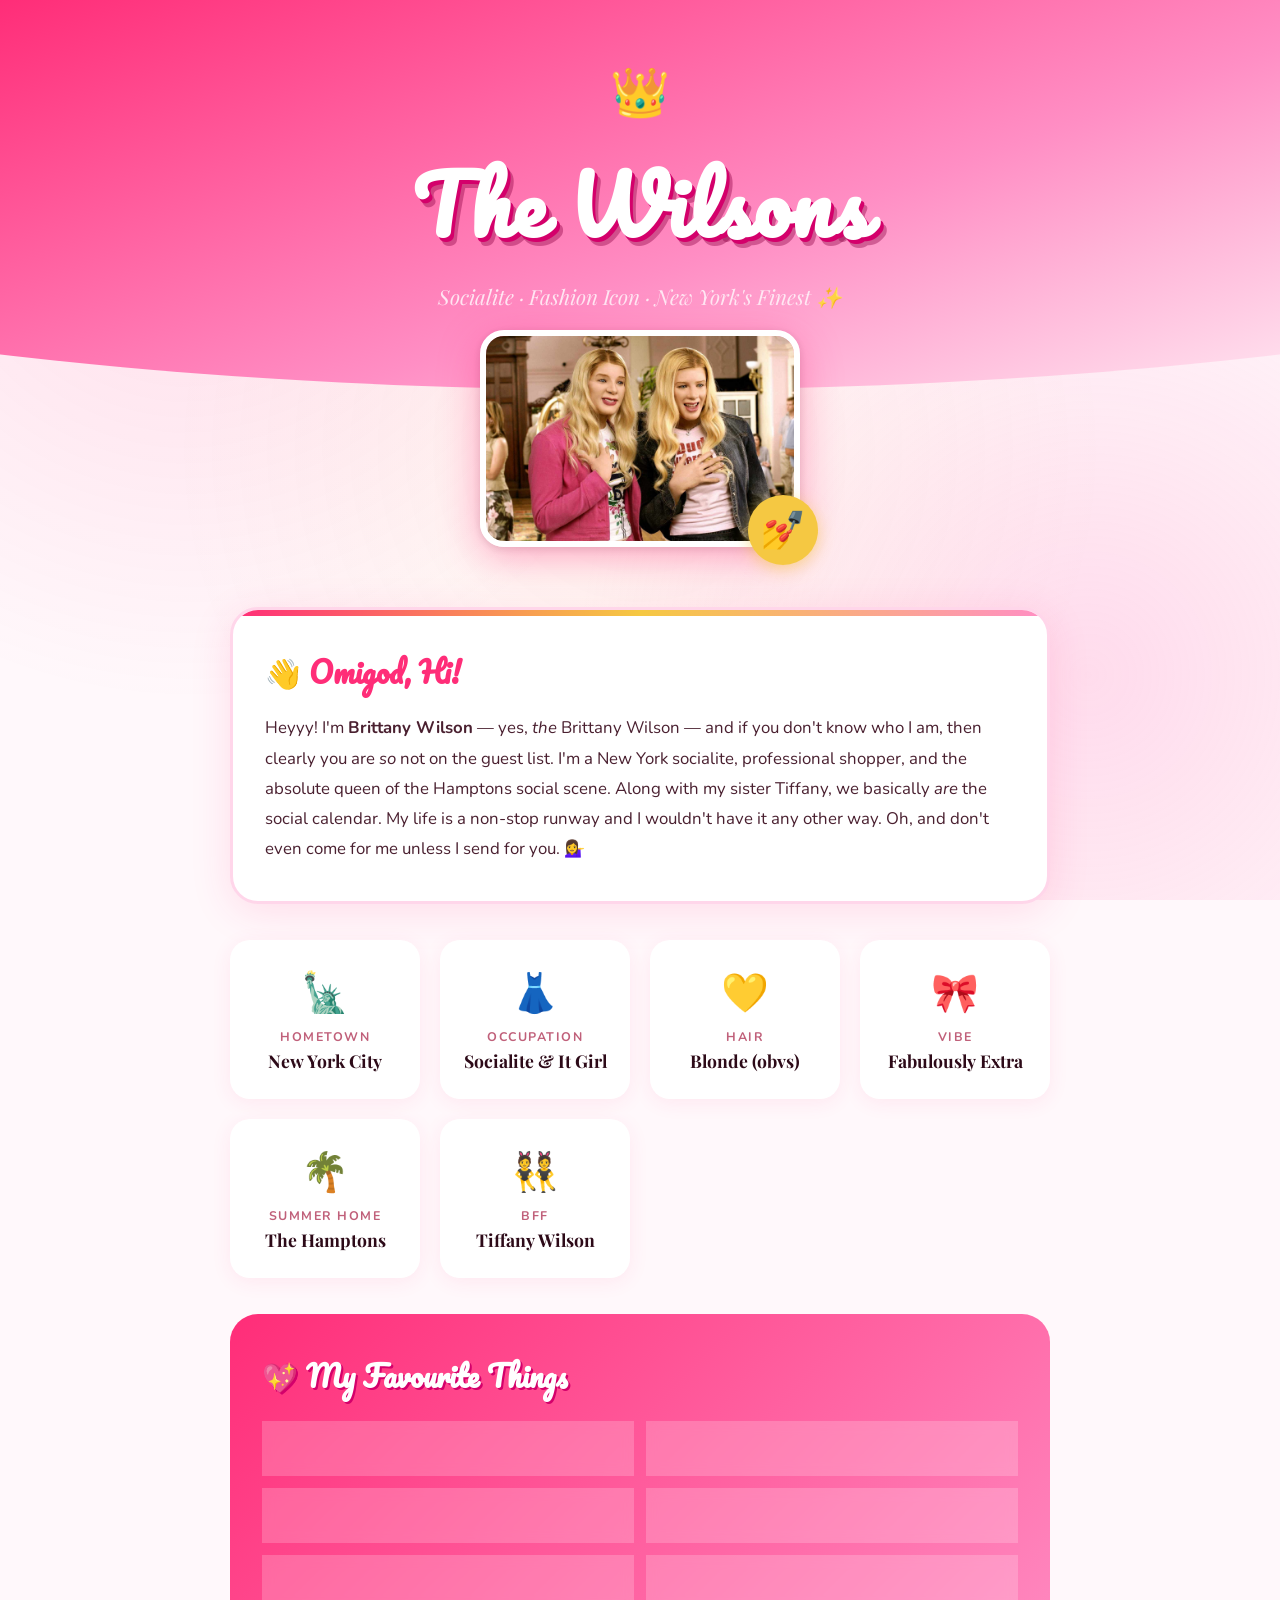
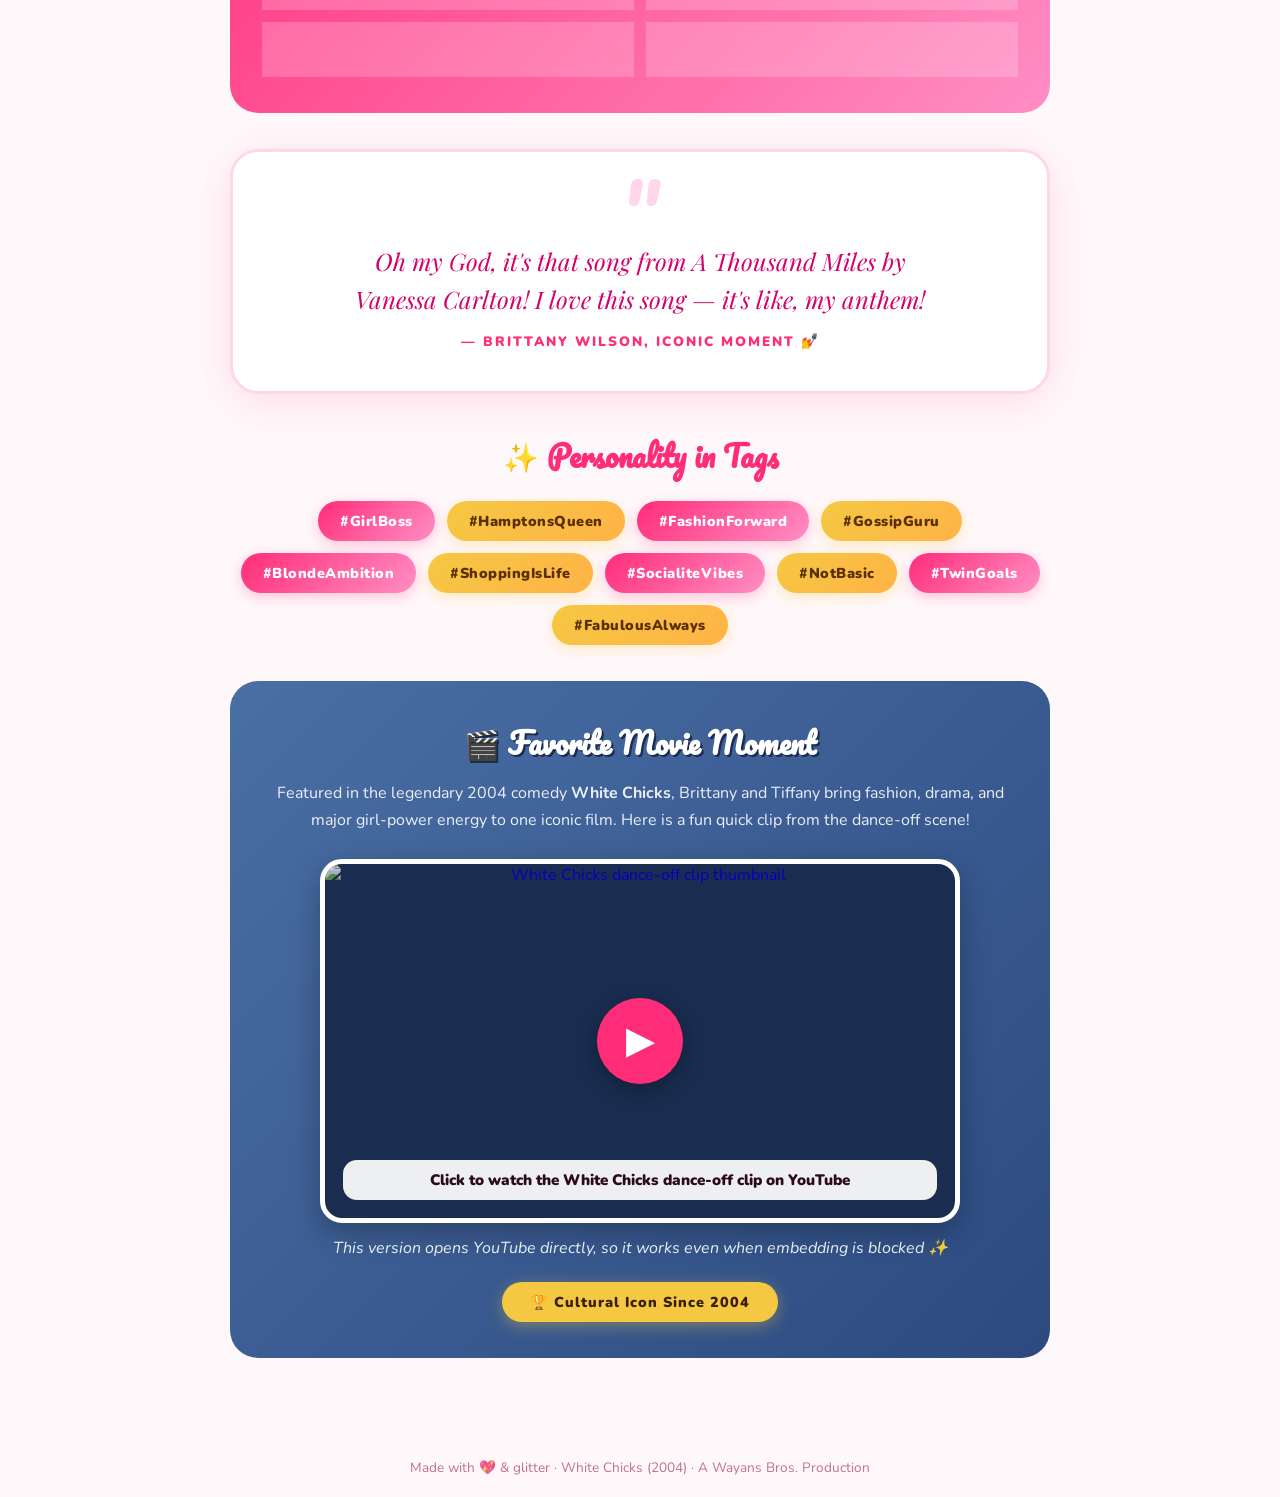
==== white_chicks_about_fixed_video.html @ 196d5fe3 "Add files via upload" ====
<!DOCTYPE html>
<html lang="en">
<head>
  <meta charset="UTF-8" />
  <meta name="viewport" content="width=device-width, initial-scale=1.0" />
  <title>White Chicks – The Wilsons</title>
  <link href="https://fonts.googleapis.com/css2?family=Playfair+Display:ital,wght@0,700;1,400&family=Pacifico&family=Nunito:wght@400;700;900&display=swap" rel="stylesheet" />
  <style>
    :root {
      --hot-pink: #ff2d78;
      --bubblegum: #ff8ec4;
      --baby-pink: #ffe4f0;
      --lipstick: #d4006b;
      --gold: #f5c842;
      --cream: #fff8fb;
      --denim: #4a6fa5;
      --white: #ffffff;
    }

    *, *::before, *::after { box-sizing: border-box; margin: 0; padding: 0; }

    body {
      background: var(--cream);
      font-family: 'Nunito', sans-serif;
      overflow-x: hidden;
      cursor: url("data:image/svg+xml,%3Csvg xmlns='http://www.w3.org/2000/svg' width='24' height='24' viewBox='0 0 24 24'%3E%3Ccircle cx='12' cy='12' r='10' fill='%23ff2d78' opacity='0.7'/%3E%3C/svg%3E") 12 12, auto;
    }

    /* ===== GLITTER BG ===== */
    body::before {
      content: '';
      position: fixed;
      inset: 0;
      background-image:
        radial-gradient(circle at 15% 20%, #ff2d7822 0%, transparent 40%),
        radial-gradient(circle at 85% 75%, #ff8ec444 0%, transparent 40%),
        radial-gradient(circle at 50% 50%, #f5c84211 0%, transparent 60%);
      pointer-events: none;
      z-index: 0;
    }

    /* ===== SPARKLES ===== */
    .sparkles {
      position: fixed;
      inset: 0;
      pointer-events: none;
      z-index: 1;
      overflow: hidden;
    }
    .sparkle {
      position: absolute;
      width: 6px; height: 6px;
      border-radius: 50%;
      background: var(--gold);
      animation: float linear infinite;
      opacity: 0;
    }
    @keyframes float {
      0%   { transform: translateY(100vh) rotate(0deg); opacity: 0; }
      10%  { opacity: 1; }
      90%  { opacity: 1; }
      100% { transform: translateY(-10vh) rotate(720deg); opacity: 0; }
    }

    /* ===== HEADER ===== */
    header {
      position: relative;
      z-index: 10;
      text-align: center;
      padding: 60px 20px 30px;
      background: linear-gradient(160deg, #ff2d78 0%, #ff8ec4 60%, #ffe4f0 100%);
      clip-path: ellipse(120% 100% at 50% 0%);
      padding-bottom: 80px;
    }

    .crown {
      font-size: 3rem;
      display: block;
      animation: bounce 1.2s ease-in-out infinite alternate;
    }
    @keyframes bounce {
      from { transform: translateY(0) rotate(-5deg); }
      to   { transform: translateY(-12px) rotate(5deg); }
    }

    header h1 {
      font-family: 'Pacifico', cursive;
      font-size: clamp(2.5rem, 8vw, 5rem);
      color: var(--white);
      text-shadow: 3px 4px 0 var(--lipstick), 6px 8px 0 #8b004466;
      letter-spacing: 2px;
      margin-top: 8px;
    }

    header .subtitle {
      font-family: 'Playfair Display', serif;
      font-style: italic;
      font-size: 1.3rem;
      color: #fff0f8;
      margin-top: 8px;
      opacity: 0.9;
    }

    /* ===== PHOTO SECTION ===== */
    .photo-wrapper {
      position: relative;
      z-index: 10;
      display: flex;
      justify-content: center;
      margin-top: -60px;
    }

    .photo-frame {
      position: relative;
      display: inline-block;
    }

    .photo-frame img {
      width: 320px;
      max-width: 90vw;
      border-radius: 24px;
      border: 6px solid var(--white);
      box-shadow: 0 10px 40px #ff2d7866, 0 2px 8px #0002;
      display: block;
      transition: transform 0.3s ease;
    }
    .photo-frame img:hover { transform: scale(1.03) rotate(-1deg); }

    .photo-badge {
      position: absolute;
      bottom: -18px; right: -18px;
      background: var(--gold);
      border-radius: 50%;
      width: 70px; height: 70px;
      display: flex; align-items: center; justify-content: center;
      font-size: 2.2rem;
      box-shadow: 0 4px 16px #f5c84288;
      animation: spin 4s linear infinite;
    }
    @keyframes spin { to { transform: rotate(360deg); } }

    /* ===== MAIN CONTENT ===== */
    main {
      position: relative;
      z-index: 10;
      max-width: 860px;
      margin: 0 auto;
      padding: 60px 20px 40px;
    }

    /* ===== BIO CARD ===== */
    .bio-card {
      background: var(--white);
      border-radius: 28px;
      padding: 36px 32px;
      box-shadow: 0 8px 40px #ff2d7822;
      border: 3px solid #ffd6ea;
      position: relative;
      margin-bottom: 36px;
      overflow: hidden;
    }
    .bio-card::before {
      content: '';
      position: absolute;
      top: 0; left: 0; right: 0;
      height: 6px;
      background: linear-gradient(90deg, var(--hot-pink), var(--gold), var(--bubblegum));
    }

    .bio-card h2 {
      font-family: 'Pacifico', cursive;
      color: var(--hot-pink);
      font-size: 1.8rem;
      margin-bottom: 16px;
    }

    .bio-card p {
      font-size: 1.05rem;
      line-height: 1.8;
      color: #4a2030;
    }

    /* ===== STATS GRID ===== */
    .stats-grid {
      display: grid;
      grid-template-columns: repeat(auto-fit, minmax(160px, 1fr));
      gap: 20px;
      margin-bottom: 36px;
    }

    .stat-card {
      background: var(--white);
      border-radius: 20px;
      padding: 24px 16px;
      text-align: center;
      border: 3px solid transparent;
      box-shadow: 0 4px 20px #ff2d7815;
      transition: transform 0.25s ease, box-shadow 0.25s ease, border-color 0.25s ease;
      cursor: default;
    }
    .stat-card:hover {
      transform: translateY(-6px) rotate(-1deg);
      box-shadow: 0 12px 32px #ff2d7830;
      border-color: var(--bubblegum);
    }
    .stat-card .emoji { font-size: 2.4rem; display: block; margin-bottom: 8px; }
    .stat-card .label {
      font-size: 0.78rem;
      font-weight: 700;
      letter-spacing: 1.5px;
      text-transform: uppercase;
      color: #c0607a;
      margin-bottom: 4px;
    }
    .stat-card .value {
      font-family: 'Playfair Display', serif;
      font-size: 1.1rem;
      font-weight: 700;
      color: #2d0a18;
    }

    /* ===== FAVES ===== */
    .faves-section {
      background: linear-gradient(135deg, #ff2d78 0%, #ff8ec4 100%);
      border-radius: 28px;
      padding: 36px 32px;
      margin-bottom: 36px;
      color: var(--white);
      position: relative;
      overflow: hidden;
    }
    .faves-section::after {
      content: '💅';
      position: absolute;
      font-size: 8rem;
      right: -10px; bottom: -20px;
      opacity: 0.15;
    }
    .faves-section h2 {
      font-family: 'Pacifico', cursive;
      font-size: 1.8rem;
      margin-bottom: 20px;
      text-shadow: 2px 2px 0 var(--lipstick);
    }

    .fave-list {
      list-style: none;
      display: grid;
      grid-template-columns: 1fr 1fr;
      gap: 12px;
    }
    @media (max-width: 520px) { .fave-list { grid-template-columns: 1fr; } }

    .fave-list li {
      background: rgba(255,255,255,0.2);
      backdrop-filter: blur(6px);
      border-radius: 14px;
      padding: 12px 16px;
      font-size: 0.95rem;
      font-weight: 700;
      display: flex;
      align-items: center;
      gap: 10px;
      transition: background 0.2s;
    }
    .fave-list li:hover { background: rgba(255,255,255,0.35); }
    .fave-list li span { font-size: 1.4rem; }

    /* ===== QUOTE BANNER ===== */
    .quote-banner {
      text-align: center;
      padding: 40px 24px;
      background: var(--white);
      border-radius: 28px;
      box-shadow: 0 8px 40px #ff2d7822;
      border: 3px solid #ffd6ea;
      margin-bottom: 36px;
      position: relative;
    }
    .quote-banner blockquote {
      font-family: 'Playfair Display', serif;
      font-style: italic;
      font-size: clamp(1.1rem, 3vw, 1.5rem);
      color: var(--lipstick);
      line-height: 1.6;
      max-width: 600px;
      margin: 0 auto;
    }
    .quote-banner cite {
      display: block;
      margin-top: 14px;
      font-family: 'Nunito', sans-serif;
      font-style: normal;
      font-weight: 900;
      font-size: 0.85rem;
      letter-spacing: 2px;
      text-transform: uppercase;
      color: var(--hot-pink);
    }
    .quote-mark {
      font-family: 'Pacifico', cursive;
      font-size: 5rem;
      color: #ffd6ea;
      line-height: 0.5;
      display: block;
      margin-bottom: 10px;
    }

    /* ===== PERSONALITY TAGS ===== */
    .tags-section { margin-bottom: 36px; }
    .tags-section h2 {
      font-family: 'Pacifico', cursive;
      color: var(--hot-pink);
      font-size: 1.8rem;
      text-align: center;
      margin-bottom: 20px;
    }
    .tags {
      display: flex;
      flex-wrap: wrap;
      gap: 12px;
      justify-content: center;
    }
    .tag {
      background: linear-gradient(135deg, var(--hot-pink), var(--bubblegum));
      color: var(--white);
      border-radius: 50px;
      padding: 10px 22px;
      font-weight: 900;
      font-size: 0.9rem;
      letter-spacing: 0.5px;
      box-shadow: 0 4px 14px #ff2d7840;
      transition: transform 0.2s, box-shadow 0.2s;
      cursor: default;
    }
    .tag:nth-child(even) {
      background: linear-gradient(135deg, var(--gold), #ffb347);
      color: #5a3000;
      box-shadow: 0 4px 14px #f5c84250;
    }
    .tag:hover { transform: scale(1.08) rotate(-2deg); box-shadow: 0 8px 24px #ff2d7855; }

    /* ===== DENIM FOOTER SECTION ===== */
    .movie-section {
      background: linear-gradient(135deg, var(--denim) 0%, #2c4a80 100%);
      border-radius: 28px;
      padding: 36px 32px;
      text-align: center;
      margin-bottom: 40px;
      color: var(--white);
    }
    .movie-section h2 {
      font-family: 'Pacifico', cursive;
      font-size: 1.8rem;
      margin-bottom: 12px;
      text-shadow: 2px 2px 0 #1a2d50;
    }
    .movie-section p { font-size: 1rem; opacity: 0.9; line-height: 1.7; }
    .video-link {
      position: relative;
      display: block;
      width: 100%;
      max-width: 640px;
      margin: 24px auto 0;
      border: 5px solid var(--white);
      border-radius: 22px;
      overflow: hidden;
      box-shadow: 0 10px 30px #00000045;
      background: #1a2d50;
      text-decoration: none;
      transition: transform 0.25s ease, box-shadow 0.25s ease;
    }
    .video-link:hover {
      transform: scale(1.02);
      box-shadow: 0 14px 36px #00000060;
    }
    .video-link img {
      display: block;
      width: 100%;
      aspect-ratio: 16 / 9;
      object-fit: cover;
      filter: brightness(0.82);
    }
    .play-button {
      position: absolute;
      top: 50%;
      left: 50%;
      transform: translate(-50%, -50%);
      width: 86px;
      height: 86px;
      border-radius: 50%;
      background: var(--hot-pink);
      color: var(--white);
      display: flex;
      align-items: center;
      justify-content: center;
      font-size: 2.4rem;
      box-shadow: 0 6px 22px #00000055;
    }
    .watch-label {
      position: absolute;
      left: 18px;
      right: 18px;
      bottom: 18px;
      background: rgba(255,255,255,0.92);
      color: #2d0a18;
      border-radius: 14px;
      padding: 10px 14px;
      font-weight: 900;
      font-size: 0.95rem;
    }
    .video-caption {
      margin-top: 12px;
      font-size: 0.9rem;
      opacity: 0.85;
      font-style: italic;
    }
    .movie-badge {
      display: inline-block;
      margin-top: 20px;
      background: var(--gold);
      color: #3a2000;
      font-weight: 900;
      font-size: 0.9rem;
      letter-spacing: 1px;
      padding: 10px 28px;
      border-radius: 50px;
      box-shadow: 0 4px 16px #f5c84260;
    }

    /* ===== FOOTER ===== */
    footer {
      text-align: center;
      padding: 20px;
      font-size: 0.85rem;
      color: #c07090;
      position: relative;
      z-index: 10;
    }

    /* ===== ENTRY ANIMATIONS ===== */
    .fade-in {
      opacity: 0;
      transform: translateY(30px);
      animation: fadeUp 0.7s ease forwards;
    }
    @keyframes fadeUp {
      to { opacity: 1; transform: translateY(0); }
    }
    .fade-in:nth-child(1) { animation-delay: 0.1s; }
    .fade-in:nth-child(2) { animation-delay: 0.25s; }
    .fade-in:nth-child(3) { animation-delay: 0.4s; }
    .fade-in:nth-child(4) { animation-delay: 0.55s; }
    .fade-in:nth-child(5) { animation-delay: 0.7s; }
    .fade-in:nth-child(6) { animation-delay: 0.85s; }
  </style>
</head>
<body>

  <!-- Sparkles -->
  <div class="sparkles" id="sparkles"></div>

  <!-- Header -->
  <header>
    <span class="crown">👑</span>
    <h1>The Wilsons</h1>
    <p class="subtitle">Socialite · Fashion Icon · New York's Finest ✨</p>
  </header>

  <!-- Photo -->
  <div class="photo-wrapper fade-in">
    <div class="photo-frame">
      <img
        src="[data-uri]"
        alt="Brittany & Tiffany Wilson – White Chicks"
      />
      <div class="photo-badge">💅</div>
    </div>
  </div>

  <main>

    <!-- Bio -->
    <div class="bio-card fade-in">
      <h2>👋 Omigod, Hi!</h2>
      <p>
        Heyyy! I'm <strong>Brittany Wilson</strong> — yes, <em>the</em> Brittany Wilson — and if you don't know who I am,
        then clearly you are <em>so</em> not on the guest list. I'm a New York socialite, professional shopper,
        and the absolute queen of the Hamptons social scene. Along with my sister Tiffany,
        we basically <em>are</em> the social calendar. My life is a non-stop runway and I wouldn't
        have it any other way. Oh, and don't even come for me unless I send for you. 💁‍♀️
      </p>
    </div>

    <!-- Stats -->
    <div class="stats-grid fade-in">
      <div class="stat-card">
        <span class="emoji">🗽</span>
        <div class="label">Hometown</div>
        <div class="value">New York City</div>
      </div>
      <div class="stat-card">
        <span class="emoji">👗</span>
        <div class="label">Occupation</div>
        <div class="value">Socialite & It Girl</div>
      </div>
      <div class="stat-card">
        <span class="emoji">💛</span>
        <div class="label">Hair</div>
        <div class="value">Blonde (obvs)</div>
      </div>
      <div class="stat-card">
        <span class="emoji">🎀</span>
        <div class="label">Vibe</div>
        <div class="value">Fabulously Extra</div>
      </div>
      <div class="stat-card">
        <span class="emoji">🌴</span>
        <div class="label">Summer Home</div>
        <div class="value">The Hamptons</div>
      </div>
      <div class="stat-card">
        <span class="emoji">👯</span>
        <div class="label">BFF</div>
        <div class="value">Tiffany Wilson</div>
      </div>
    </div>

    <!-- Favourites -->
    <div class="faves-section fade-in">
      <h2>💖 My Favourite Things</h2>
      <ul class="fave-list">
        <li><span>🛍️</span> Chanel, Gucci & everything designer</li>
        <li><span>💄</span> A fresh lip gloss moment</li>
        <li><span>🎉</span> Exclusive Hamptons parties</li>
        <li><span>☕</span> Iced lattes (skinny, obviously)</li>
        <li><span>🎶</span> "A Thousand Miles" karaoke</li>
        <li><span>📸</span> Being photographed (always)</li>
        <li><span>🐩</span> Small fluffy dogs in handbags</li>
        <li><span>🌺</span> Spa days with Tiff</li>
      </ul>
    </div>

    <!-- Quote -->
    <div class="quote-banner fade-in">
      <span class="quote-mark">"</span>
      <blockquote>
        Oh my God, it's that song from A Thousand Miles by Vanessa Carlton!
        I love this song — it's like, my anthem!
      </blockquote>
      <cite>— Brittany Wilson, iconic moment 💅</cite>
    </div>

    <!-- Personality Tags -->
    <div class="tags-section fade-in">
      <h2>✨ Personality in Tags</h2>
      <div class="tags">
        <div class="tag">#GirlBoss</div>
        <div class="tag">#HamptonsQueen</div>
        <div class="tag">#FashionForward</div>
        <div class="tag">#GossipGuru</div>
        <div class="tag">#BlondeAmbition</div>
        <div class="tag">#ShoppingIsLife</div>
        <div class="tag">#SocialiteVibes</div>
        <div class="tag">#NotBasic</div>
        <div class="tag">#TwinGoals</div>
        <div class="tag">#FabulousAlways</div>
      </div>
    </div>

    <!-- Movie section -->
    <div class="movie-section fade-in">
      <h2>🎬 Favorite Movie Moment</h2>
      <p>
        Featured in the legendary 2004 comedy <strong>White Chicks</strong>, Brittany and Tiffany bring
        fashion, drama, and major girl-power energy to one iconic film. Here is a fun quick clip
        from the dance-off scene!
      </p>

      <a
        class="video-link"
        href="https://www.youtube.com/watch?v=uzZd86X_9vE"
        target="_blank"
        rel="noopener noreferrer"
        aria-label="Watch the White Chicks dance-off clip on YouTube">
        <img
          src="https://img.youtube.com/vi/uzZd86X_9vE/hqdefault.jpg"
          alt="White Chicks dance-off clip thumbnail">
        <span class="play-button">▶</span>
        <span class="watch-label">Click to watch the White Chicks dance-off clip on YouTube</span>
      </a>
      <p class="video-caption">This version opens YouTube directly, so it works even when embedding is blocked ✨</p>

      <div class="movie-badge">🏆 Cultural Icon Since 2004</div>
    </div>

  </main>

  <footer>
    Made with 💖 & glitter · White Chicks (2004) · A Wayans Bros. Production
  </footer>

  <script>
    // Generate floating sparkles
    const container = document.getElementById('sparkles');
    const colors = ['#ff2d78','#f5c842','#ff8ec4','#ffffff','#ffb347'];
    for (let i = 0; i < 40; i++) {
      const s = document.createElement('div');
      s.className = 'sparkle';
      s.style.left = Math.random() * 100 + 'vw';
      s.style.width = s.style.height = (4 + Math.random() * 8) + 'px';
      s.style.background = colors[Math.floor(Math.random() * colors.length)];
      s.style.animationDuration = (6 + Math.random() * 10) + 's';
      s.style.animationDelay = (Math.random() * 10) + 's';
      container.appendChild(s);
    }
  </script>
</body>
</html>
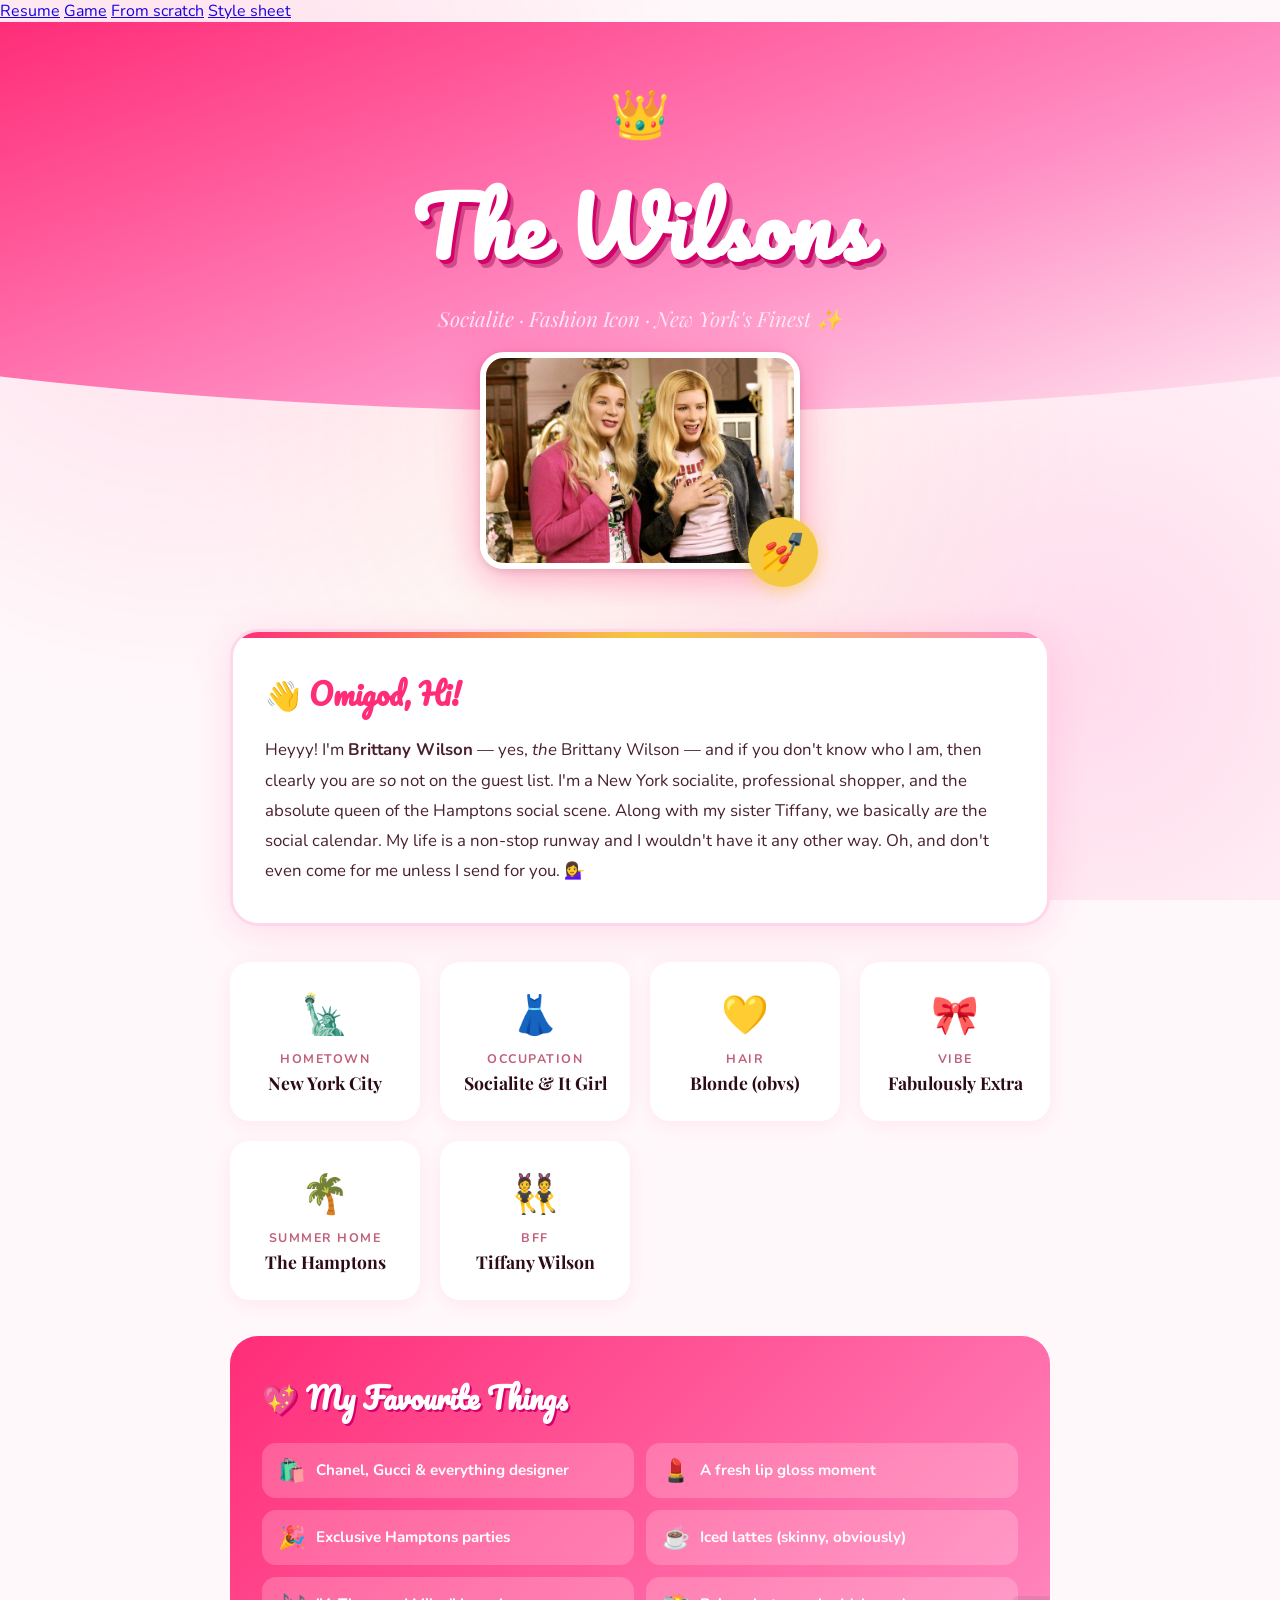
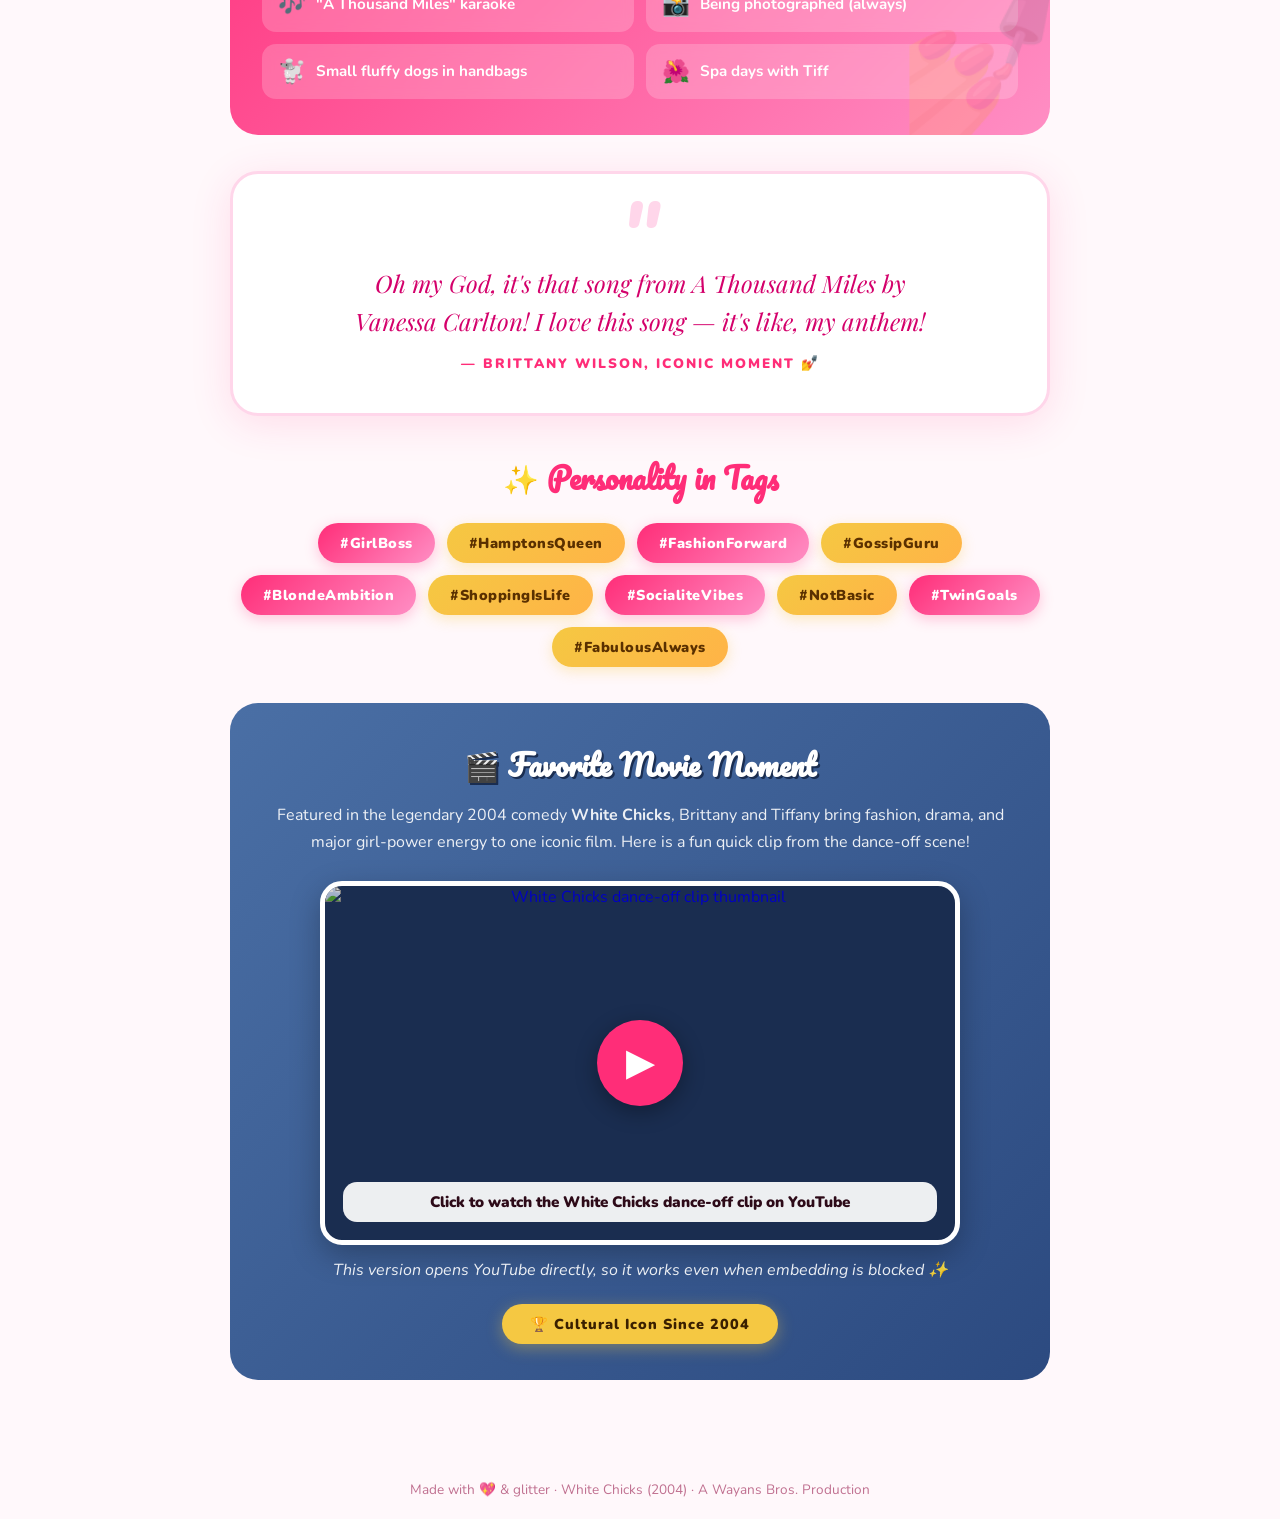
==== commit bed68885: "Add files via upload" ====
--- a/white_chicks_about_fixed_video.html
+++ b/white_chicks_about_fixed_video.html
@@ -456,8 +456,12 @@
   </style>
 </head>
 <body>
-
-  <!-- Sparkles -->
+ <!-- Sparkles -->
+    <a href="resume.html">Resume</a>
+    <a href="Flappydunkgame.html">Game</a>
+    <a href="white_chicks_about_fixed_video.html">From scratch</a>
+    <a href="White chicks.css">Style sheet</a>
+
   <div class="sparkles" id="sparkles"></div>
 
   <!-- Header -->
